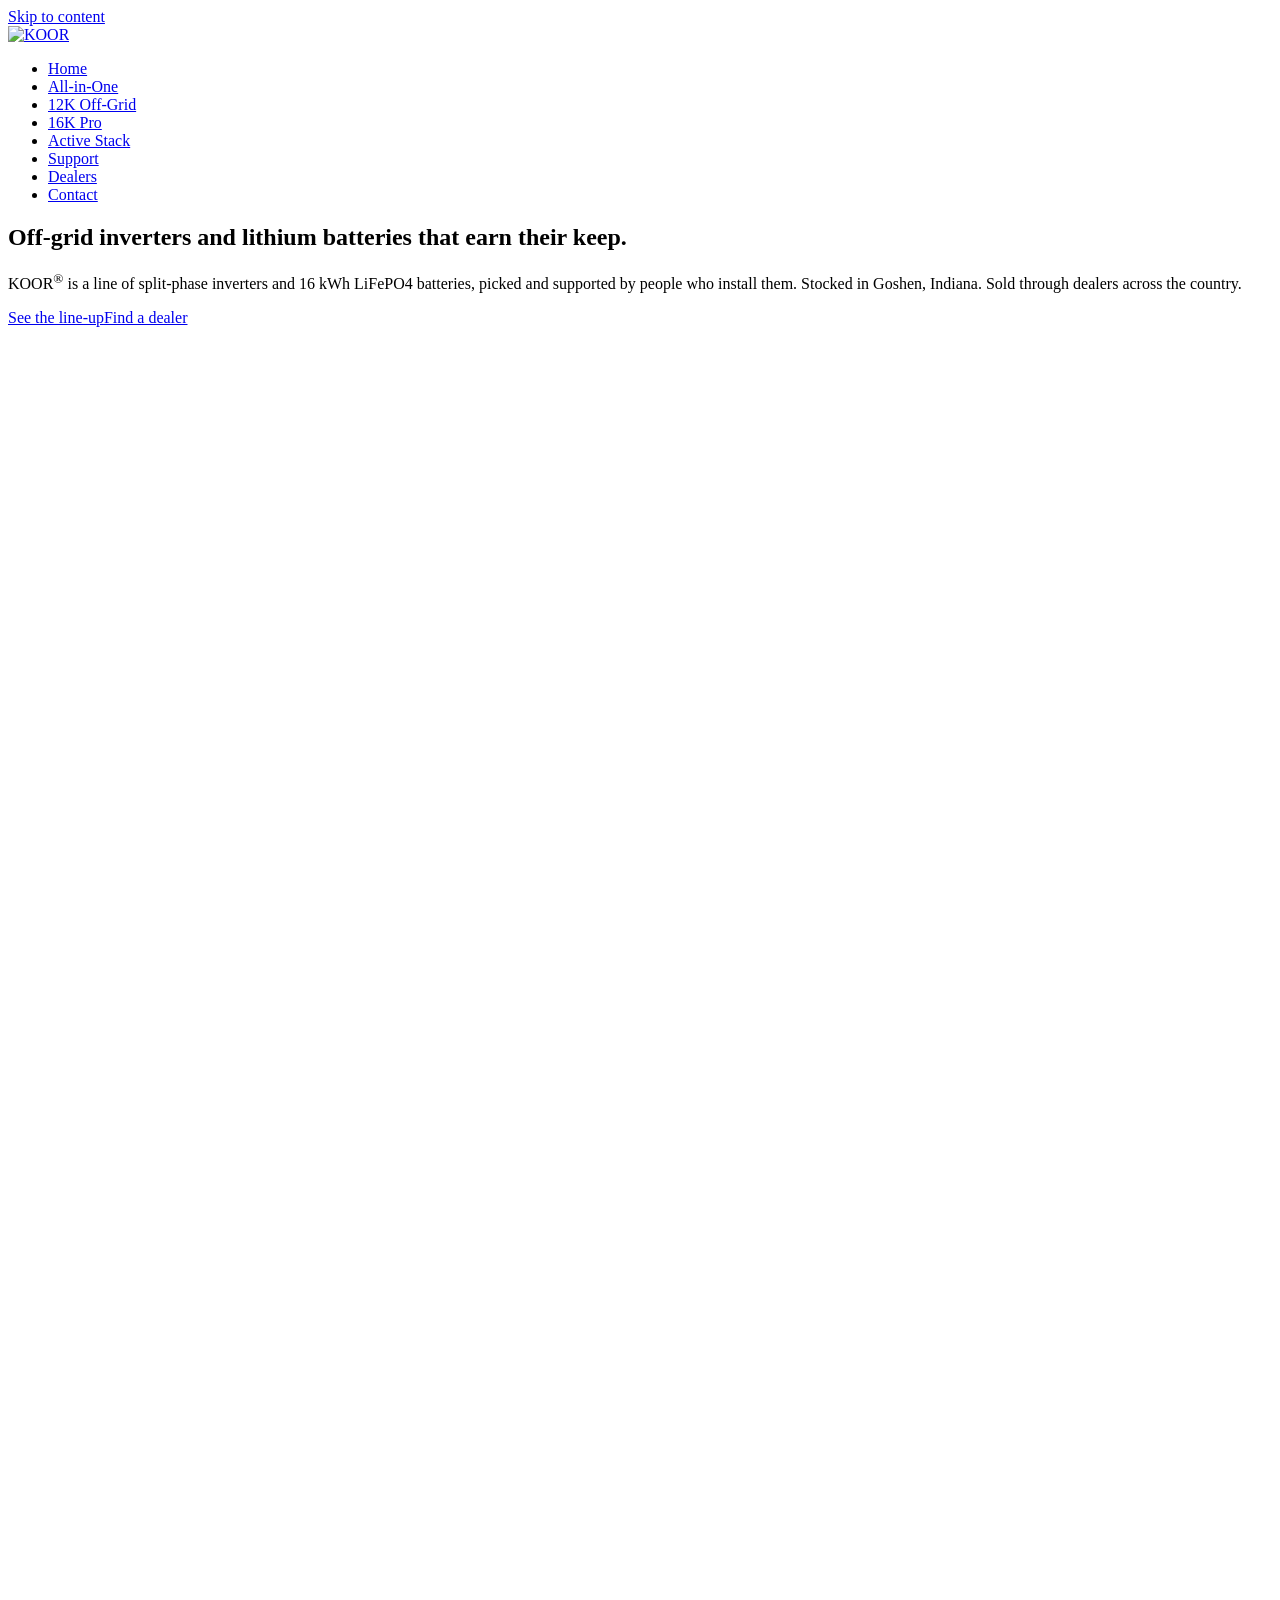
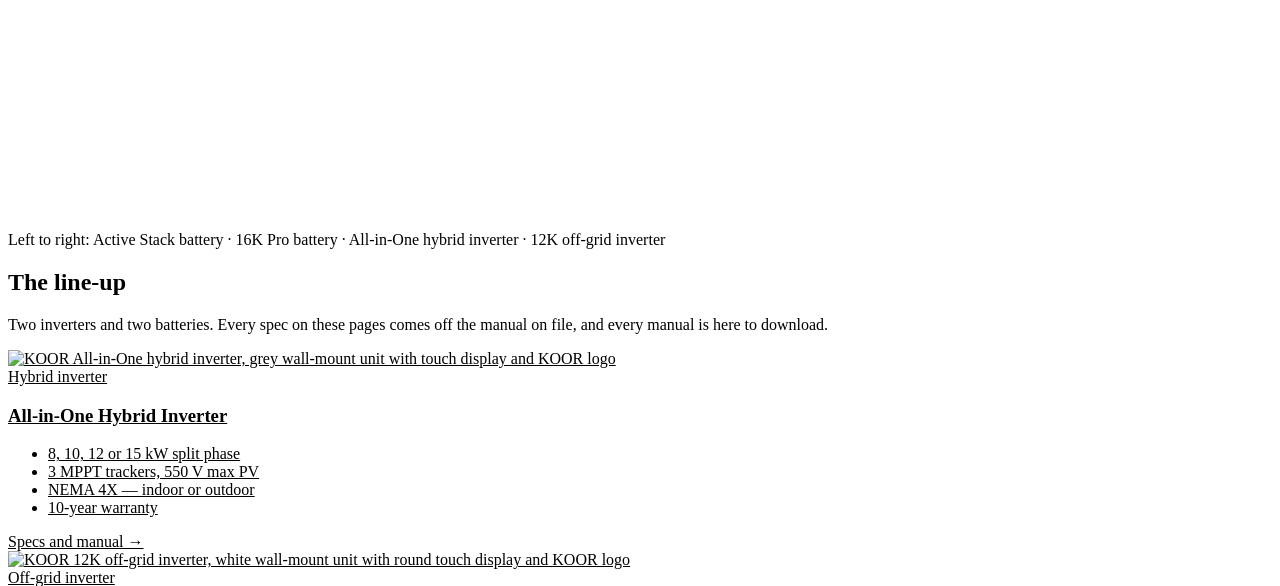
==== index.html @ d7105cf9 "Site pages, sitemap, robots, llms.txt, CNAME" ====
<!DOCTYPE html>
<html lang="en">
<head>
<meta charset="utf-8">
<meta name="viewport" content="width=device-width,initial-scale=1">
<title>KOOR Power Systems — Off-Grid Inverters and Lithium Batteries | Goshen, Indiana</title>
<meta name="description" content="KOOR off-grid and hybrid inverters and 16 kWh LiFePO4 batteries, stocked in Goshen, Indiana and sold through dealers nationwide. Specs, manuals and support from Fantastech Energy Solution LLC.">
<link rel="canonical" href="https://koorusa.com/">
<meta property="og:title" content="KOOR Power Systems — Off-Grid Inverters and Lithium Batteries | Goshen, Indiana">
<meta property="og:description" content="KOOR off-grid and hybrid inverters and 16 kWh LiFePO4 batteries, stocked in Goshen, Indiana and sold through dealers nationwide. Specs, manuals and support from Fantastech Energy Solution LLC.">
<meta property="og:type" content="website">
<meta property="og:url" content="https://koorusa.com/">
<meta property="og:image" content="https://koorusa.com/assets/img/koor-family-1400.png">
<meta name="twitter:card" content="summary_large_image">
<link rel="icon" href="favicon.ico" sizes="32x32">
<link rel="icon" href="assets/img/icon-512.png" type="image/png">
<link rel="apple-touch-icon" href="assets/img/icon-180.png">
<link rel="stylesheet" href="assets/css/site.css">
<script type="application/ld+json">[{"@context": "https://schema.org", "@type": "Organization", "name": "Fantastech Energy Solution LLC", "url": "https://koorusa.com/", "logo": "https://koorusa.com/assets/img/koor-logo-720.png", "telephone": "+15742181973", "email": "derek@fantastech.org", "address": {"@type": "PostalAddress", "streetAddress": "3645 S 1200 W", "addressLocality": "Goshen", "addressRegion": "IN", "postalCode": "46528", "addressCountry": "US"}, "brand": {"@type": "Brand", "name": "KOOR", "logo": "https://koorusa.com/assets/img/koor-logo-720.png"}, "sameAs": ["https://fantastechenergysolutions.com/"]}, {"@context": "https://schema.org", "@type": "WebSite", "name": "KOOR Power Systems", "url": "https://koorusa.com/"}]</script>
</head>
<body>
<a class="skip" href="#main">Skip to content</a>
<header class="top"><div class="wrap">
<a class="logo" href="index.html" aria-label="KOOR Power Systems home"><img src="assets/img/koor-lockup-450.png" srcset="assets/img/koor-lockup-450.png 1x, assets/img/koor-lockup-900.png 2x" alt="KOOR" width="152" height="36"></a>
<nav class="main" aria-label="Main"><ul><li><a href="index.html" aria-current="page">Home</a></li><li><a href="all-in-one.html">All-in-One</a></li><li><a href="12k-off-grid.html">12K Off-Grid</a></li><li><a href="16k-pro.html">16K Pro</a></li><li><a href="active-stack.html">Active Stack</a></li><li><a href="support.html">Support</a></li><li><a href="dealers.html">Dealers</a></li><li><a class="cta" href="contact.html">Contact</a></li></ul></nav>
</div></header>
<main id="main">
<section class="hero"><div class="wrap">
<div>
<h1>Off-grid inverters and lithium batteries that earn their keep.</h1>
<p class="lead">KOOR<sup>&reg;</sup> is a line of split-phase inverters and 16 kWh LiFePO4 batteries, picked and supported by people who install them. Stocked in Goshen, Indiana. Sold through dealers across the country.</p>
<div class="btns"><a class="btn" href="#products">See the line-up</a><a class="btn ghost" href="dealers.html">Find a dealer</a></div>
</div>
<div class="family"><img src="assets/img/koor-family-1400.webp" srcset="assets/img/koor-family-900.webp 900w, assets/img/koor-family-1400.webp 1400w, assets/img/koor-family-2400.webp 2400w, assets/img/koor-family-3600.webp 3600w" sizes="(max-width: 1180px) 100vw, 1140px" alt="The KOOR product family: Active Stack battery, 16K Pro battery, All-in-One hybrid inverter and 12K off-grid inverter" width="3600" height="1500" fetchpriority="high"></div>
<div class="caption">Left to right: Active Stack battery &middot; 16K Pro battery &middot; All-in-One hybrid inverter &middot; 12K off-grid inverter</div>
</div></section>
<section id="products"><div class="wrap">
<h2>The line-up</h2>
<p class="sub">Two inverters and two batteries. Every spec on these pages comes off the manual on file, and every manual is here to download.</p>
<div class="grid p4"><a class="card" href="all-in-one.html" style="color:inherit">
<div class="pic"><img src="assets/img/koor-all-in-one-480.webp" srcset="assets/img/koor-all-in-one-480.webp 1x, assets/img/koor-all-in-one-960.webp 2x" alt="KOOR All-in-One hybrid inverter, grey wall-mount unit with touch display and KOOR logo" loading="lazy"></div>
<div class="body"><span class="kind">Hybrid inverter</span><h3>All-in-One Hybrid Inverter</h3><ul><li>8, 10, 12 or 15 kW split phase</li><li>3 MPPT trackers, 550 V max PV</li><li>NEMA 4X — indoor or outdoor</li><li>10-year warranty</li></ul><span class="more">Specs and manual &rarr;</span></div></a>
<a class="card" href="12k-off-grid.html" style="color:inherit">
<div class="pic"><img src="assets/img/koor-12k-off-grid-480.webp" srcset="assets/img/koor-12k-off-grid-480.webp 1x, assets/img/koor-12k-off-grid-960.webp 2x" alt="KOOR 12K off-grid inverter, white wall-mount unit with round touch display and KOOR logo" loading="lazy"></div>
<div class="body"><span class="kind">Off-grid inverter</span><h3>12K Off-Grid Inverter</h3><ul><li>12 kW split phase, 18 kVA surge</li><li>2 MPPT, 500 V max PV</li><li>Starts a 6 HP motor</li><li>Parallel to 6 units — 72 kW</li></ul><span class="more">Specs and manual &rarr;</span></div></a>
<a class="card" href="16k-pro.html" style="color:inherit">
<div class="pic"><img src="assets/img/koor-16k-pro-480.webp" srcset="assets/img/koor-16k-pro-480.webp 1x, assets/img/koor-16k-pro-960.webp 2x" alt="KOOR 16K Pro lithium battery cabinet, white floor-standing unit on casters with KOOR logo" loading="lazy"></div>
<div class="body"><span class="kind">LiFePO4 battery</span><h3>16K Pro Battery</h3><ul><li>51.2 V · 314 Ah · 16 kWh</li><li>200 A charge and discharge</li><li>Heater pads and active balancing</li><li>10-year warranty</li></ul><span class="more">Specs and manual &rarr;</span></div></a>
<a class="card" href="active-stack.html" style="color:inherit">
<div class="pic"><img src="assets/img/koor-active-stack-480.webp" srcset="assets/img/koor-active-stack-480.webp 1x, assets/img/koor-active-stack-960.webp 2x" alt="KOOR Active Stack stackable lithium battery tower with black lid and base and white battery sections" loading="lazy"></div>
<div class="body"><span class="kind">Stackable LiFePO4 battery</span><h3>Active Stack Battery</h3><ul><li>51.2 V · 314 Ah · 16 kWh per tower</li><li>Stacks up to 15 towers</li><li>Active balancing, auto precharge</li><li>10-year warranty</li></ul><span class="more">Specs and manual &rarr;</span></div></a>
</div>
</div></section>
<section class="band"><div class="wrap">
<h2>Why KOOR</h2>
<p class="sub">We install this equipment on dairies, shops and homes around northern Indiana. What we sell is what we would put in our own barn.</p>
<div class="tiles">
<div class="tile"><b>Split phase, done right</b><p>120/240 V out of every inverter, from 8 to 15 kW, with real surge for well pumps and compressors.</p></div>
<div class="tile"><b>Grade-A lithium</b><p>16 kWh packs with active balancing and heater pads, in a cabinet on casters or a stack you carry in by the section.</p></div>
<div class="tile"><b>10-year warranty</b><p>Ten years on the All-in-One and both batteries, five on the 12K off-grid, backed by Fantastech in Goshen, Indiana.</p></div>
<div class="tile"><b>Support from installers</b><p>Plug-by-plug wiring guides, quick-starts and a phone number that reaches someone who has hung one of these.</p></div>
</div>
</div></section>
<section class="cta-band"><div class="wrap">
<h2>Sell KOOR, or buy it from someone near you</h2>
<p>KOOR ships from Goshen, Indiana to dealers and installers nationwide. Dealers get pricing, spec sheets, wiring guides and tech support. If you are a homeowner or farm, call and we will point you to the dealer nearest you.</p>
<div class="btns"><a class="btn" href="dealers.html">Dealer program</a><a class="plain" href="tel:+15742181973" style="padding:12px 0">Call 574-218-1973</a></div>
</div></section>
</main>
<footer><div class="wrap">
<div class="cols">
<div><b>KOOR<sup>&reg;</sup> Power Systems</b><br>Off-grid inverters and lithium batteries, sold and supported by Fantastech Energy Solution LLC.<br><br><b>Fantastech Energy Solution LLC</b><br>3645 S 1200 W, Goshen, IN 46528<br><a href="tel:+15742181973">574-218-1973</a> &middot; <a href="mailto:derek@fantastech.org">derek@fantastech.org</a></div>
<div><b>Products</b><ul><li><a href="all-in-one.html">All-in-One Hybrid Inverter</a></li><li><a href="12k-off-grid.html">12K Off-Grid Inverter</a></li><li><a href="16k-pro.html">16K Pro Battery</a></li><li><a href="active-stack.html">Active Stack Battery</a></li></ul></div>
<div><b>Company</b><ul><li><a href="support.html">Manuals &amp; support</a></li><li><a href="support.html#warranty">Warranty</a></li><li><a href="dealers.html">Dealers</a></li><li><a href="contact.html">Contact</a></li><li><a href="https://fantastechenergysolutions.com/" rel="noopener">Fantastech Energy Solutions</a></li></ul></div>
</div>
<div class="legal">KOOR<sup>&reg;</sup> is a registered trademark of Fantastech Energy Solution LLC (U.S. Reg. No. 7,504,080). Specifications may change without notice. &copy; 2026 Fantastech Energy Solution LLC. Goshen, Indiana.</div>
</div></footer>
</body></html>
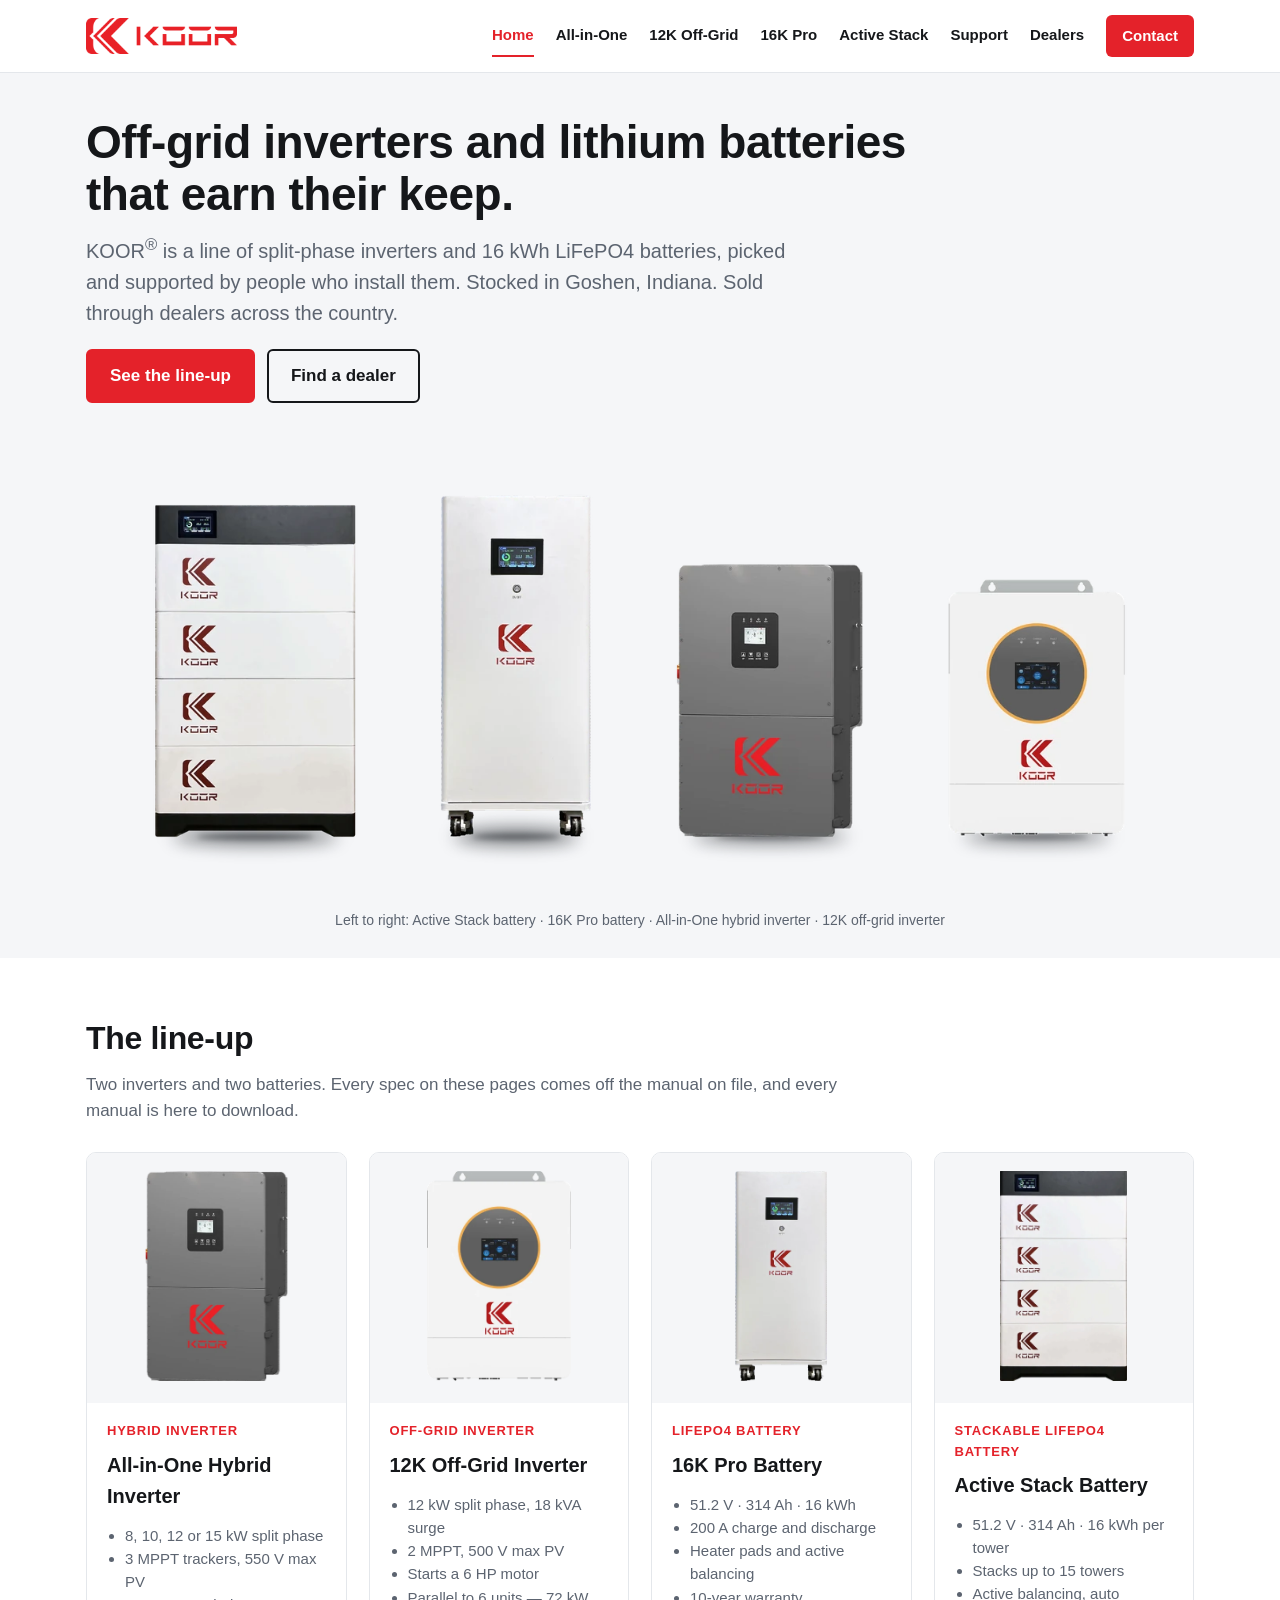
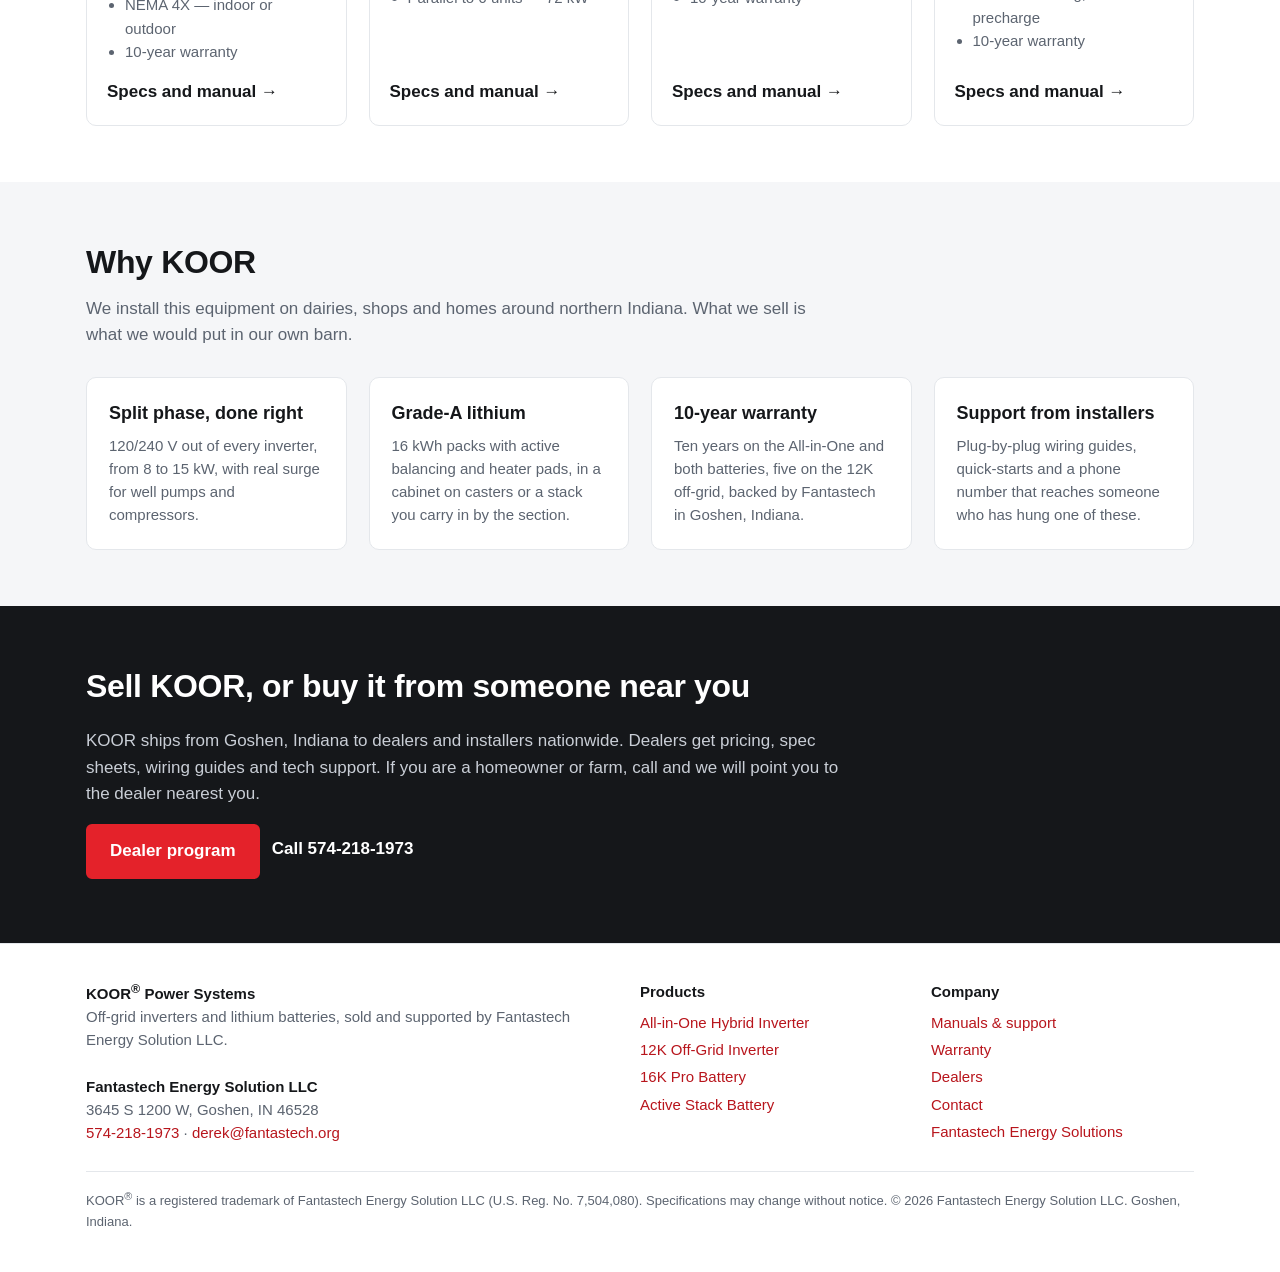
==== commit 8317124c: "Point KOOR site at fantastechenergy.com (was the old AMP site) and add Facebook to sameAs Co-Authore" ====
--- a/index.html
+++ b/index.html
@@ -16,7 +16,7 @@
 <link rel="icon" href="assets/img/icon-512.png" type="image/png">
 <link rel="apple-touch-icon" href="assets/img/icon-180.png">
 <link rel="stylesheet" href="assets/css/site.css">
-<script type="application/ld+json">[{"@context": "https://schema.org", "@type": "Organization", "name": "Fantastech Energy Solution LLC", "url": "https://koorusa.com/", "logo": "https://koorusa.com/assets/img/koor-logo-720.png", "telephone": "+15742181973", "email": "derek@fantastech.org", "address": {"@type": "PostalAddress", "streetAddress": "3645 S 1200 W", "addressLocality": "Goshen", "addressRegion": "IN", "postalCode": "46528", "addressCountry": "US"}, "brand": {"@type": "Brand", "name": "KOOR", "logo": "https://koorusa.com/assets/img/koor-logo-720.png"}, "sameAs": ["https://fantastechenergysolutions.com/"]}, {"@context": "https://schema.org", "@type": "WebSite", "name": "KOOR Power Systems", "url": "https://koorusa.com/"}]</script>
+<script type="application/ld+json">[{"@context": "https://schema.org", "@type": "Organization", "name": "Fantastech Energy Solution LLC", "url": "https://koorusa.com/", "logo": "https://koorusa.com/assets/img/koor-logo-720.png", "telephone": "+15742181973", "email": "derek@fantastech.org", "address": {"@type": "PostalAddress", "streetAddress": "3645 S 1200 W", "addressLocality": "Goshen", "addressRegion": "IN", "postalCode": "46528", "addressCountry": "US"}, "brand": {"@type": "Brand", "name": "KOOR", "logo": "https://koorusa.com/assets/img/koor-logo-720.png"}, "sameAs": ["https://fantastechenergy.com/", "https://www.facebook.com/FantastechEnergySolutionsLLC"]}, {"@context": "https://schema.org", "@type": "WebSite", "name": "KOOR Power Systems", "url": "https://koorusa.com/"}]</script>
 </head>
 <body>
 <a class="skip" href="#main">Skip to content</a>
@@ -71,7 +71,7 @@
 <div class="cols">
 <div><b>KOOR<sup>&reg;</sup> Power Systems</b><br>Off-grid inverters and lithium batteries, sold and supported by Fantastech Energy Solution LLC.<br><br><b>Fantastech Energy Solution LLC</b><br>3645 S 1200 W, Goshen, IN 46528<br><a href="tel:+15742181973">574-218-1973</a> &middot; <a href="mailto:derek@fantastech.org">derek@fantastech.org</a></div>
 <div><b>Products</b><ul><li><a href="all-in-one.html">All-in-One Hybrid Inverter</a></li><li><a href="12k-off-grid.html">12K Off-Grid Inverter</a></li><li><a href="16k-pro.html">16K Pro Battery</a></li><li><a href="active-stack.html">Active Stack Battery</a></li></ul></div>
-<div><b>Company</b><ul><li><a href="support.html">Manuals &amp; support</a></li><li><a href="support.html#warranty">Warranty</a></li><li><a href="dealers.html">Dealers</a></li><li><a href="contact.html">Contact</a></li><li><a href="https://fantastechenergysolutions.com/" rel="noopener">Fantastech Energy Solutions</a></li></ul></div>
+<div><b>Company</b><ul><li><a href="support.html">Manuals &amp; support</a></li><li><a href="support.html#warranty">Warranty</a></li><li><a href="dealers.html">Dealers</a></li><li><a href="contact.html">Contact</a></li><li><a href="https://fantastechenergy.com/" rel="noopener">Fantastech Energy Solutions</a></li></ul></div>
 </div>
 <div class="legal">KOOR<sup>&reg;</sup> is a registered trademark of Fantastech Energy Solution LLC (U.S. Reg. No. 7,504,080). Specifications may change without notice. &copy; 2026 Fantastech Energy Solution LLC. Goshen, Indiana.</div>
 </div></footer>
--- a/assets/css/site.css
+++ b/assets/css/site.css
@@ -0,0 +1,111 @@
+
+:root{--brand:#E4222A;--brand-dark:#B8151C;--ink:#15171A;--muted:#5C6470;--line:#E4E7EB;--band:#F5F6F8;--bg:#fff;--max:1140px}
+*{box-sizing:border-box}
+html{scroll-behavior:smooth}
+body{margin:0;font-family:Inter,"Segoe UI",Roboto,Helvetica,Arial,sans-serif;color:var(--ink);background:var(--bg);line-height:1.55;font-size:17px;-webkit-font-smoothing:antialiased}
+img{max-width:100%;height:auto;display:block}
+a{color:var(--brand-dark);text-decoration:none}
+a:hover{text-decoration:underline}
+.wrap{max-width:var(--max);margin:0 auto;padding:0 16px}
+.skip{position:absolute;left:-999px}.skip:focus{left:16px;top:8px;background:#fff;padding:8px;z-index:99}
+header.top{border-bottom:1px solid var(--line);background:#fff}
+header.top .wrap{display:flex;align-items:center;justify-content:space-between;gap:20px;min-height:72px;flex-wrap:wrap}
+.logo img{height:36px;width:auto}
+nav.main ul{list-style:none;margin:0;padding:0;display:flex;gap:6px 22px;flex-wrap:wrap}
+nav.main a{color:var(--ink);font-weight:600;font-size:15px;padding:8px 0;display:inline-block}
+nav.main a:hover,nav.main a[aria-current]{color:var(--brand);text-decoration:none;border-bottom:2px solid var(--brand)}
+nav.main a.cta{background:var(--brand);color:#fff;padding:9px 16px;border-radius:6px;border:0}
+nav.main a.cta:hover{background:var(--brand-dark)}
+.hero{background:var(--band);padding:44px 0 0}
+.hero .wrap{display:grid;grid-template-columns:1fr;gap:12px}
+.hero h1{font-size:clamp(30px,4.2vw,46px);line-height:1.12;margin:0 0 12px;letter-spacing:-.01em;max-width:820px}
+.hero p.lead{font-size:clamp(17px,1.6vw,20px);color:var(--muted);max-width:720px;margin:0 0 20px}
+.btns{display:flex;gap:12px;flex-wrap:wrap;margin-bottom:8px}
+.btn{display:inline-block;background:var(--brand);color:#fff;font-weight:700;padding:12px 22px;border-radius:6px;border:2px solid var(--brand)}
+.btn:hover{background:var(--brand-dark);border-color:var(--brand-dark);text-decoration:none}
+.btn.ghost{background:transparent;color:var(--ink);border-color:var(--ink)}
+.btn.ghost:hover{background:var(--ink);color:#fff}
+.hero .family{margin:8px auto 0;max-width:1140px}
+.hero .family img{width:100%}
+.hero .caption{text-align:center;color:var(--muted);font-size:14px;padding:6px 0 26px}
+section{padding:56px 0}
+section.band{background:var(--band)}
+h2{font-size:clamp(24px,3vw,32px);margin:0 0 8px;letter-spacing:-.01em}
+.sub{color:var(--muted);margin:0 0 28px;max-width:760px}
+.grid{display:grid;gap:22px}
+.grid.p4{grid-template-columns:repeat(4,1fr)}
+.grid.p2{grid-template-columns:repeat(2,1fr)}
+.grid.p3{grid-template-columns:repeat(3,1fr)}
+@media(max-width:980px){.grid.p4{grid-template-columns:repeat(2,1fr)}.grid.p3{grid-template-columns:1fr}}
+@media(max-width:600px){.grid.p4,.grid.p2{grid-template-columns:1fr}}
+.card{border:1px solid var(--line);border-radius:10px;background:#fff;overflow:hidden;display:flex;flex-direction:column}
+.card .pic{background:var(--band);padding:22px;display:flex;align-items:flex-end;justify-content:center;height:250px}
+.card .pic img{max-height:210px;width:auto}
+.card .body{padding:18px 20px 20px;display:flex;flex-direction:column;gap:8px;flex:1}
+.card h3{margin:0;font-size:20px}
+.card .kind{color:var(--brand);font-weight:700;font-size:13px;letter-spacing:.06em;text-transform:uppercase}
+.card ul{margin:4px 0 8px;padding-left:18px;color:var(--muted);font-size:15px}
+.card .more{margin-top:auto;font-weight:700}
+.tiles{display:grid;grid-template-columns:repeat(4,1fr);gap:22px}
+@media(max-width:980px){.tiles{grid-template-columns:repeat(2,1fr)}}
+@media(max-width:600px){.tiles{grid-template-columns:1fr}}
+.tile{background:#fff;border:1px solid var(--line);border-radius:10px;padding:22px}
+.tile b{display:block;font-size:18px;margin-bottom:6px}
+.tile p{margin:0;color:var(--muted);font-size:15px}
+.cta-band{background:var(--ink);color:#fff}
+.cta-band h2{color:#fff}
+.cta-band p{color:#c9ced6;max-width:760px}
+.cta-band .btn{background:var(--brand);border-color:var(--brand)}
+.cta-band a.plain{color:#fff;font-weight:700}
+footer{border-top:1px solid var(--line);padding:36px 0 40px;color:var(--muted);font-size:15px}
+footer .cols{display:grid;grid-template-columns:2fr 1fr 1fr;gap:28px}
+@media(max-width:800px){footer .cols{grid-template-columns:1fr}}
+footer b{color:var(--ink)}
+footer ul{list-style:none;padding:0;margin:8px 0 0}
+footer li{margin:4px 0}
+footer .legal{margin-top:24px;font-size:13px;border-top:1px solid var(--line);padding-top:16px}
+.crumbs{font-size:14px;color:var(--muted);padding:18px 0 0}
+.crumbs a{color:var(--muted)}
+.prod-top{display:grid;grid-template-columns:5fr 6fr;gap:40px;align-items:start;padding:28px 0 18px}
+@media(max-width:860px){.prod-top{grid-template-columns:1fr}}
+.prod-top .pic{background:var(--band);border-radius:12px;padding:28px;display:flex;justify-content:center;align-items:center;min-height:420px}
+.prod-top .pic img{max-height:520px;width:auto}
+.prod-top h1{font-size:clamp(28px,3.6vw,40px);margin:0 0 6px;line-height:1.12}
+.prod-top .model{color:var(--muted);font-weight:600;margin:0 0 14px}
+.prod-top p.lead{font-size:18px;margin:0 0 18px}
+.facts{list-style:none;padding:0;margin:0 0 22px;display:grid;grid-template-columns:1fr 1fr;gap:10px 18px}
+@media(max-width:520px){.facts{grid-template-columns:1fr}}
+.facts li{border-left:3px solid var(--brand);padding:2px 0 2px 12px}
+.facts b{display:block;font-size:17px}
+.facts span{color:var(--muted);font-size:14px}
+.prose{max-width:820px}
+.prose p{margin:0 0 14px}
+table.spec{width:100%;border-collapse:collapse;font-size:15.5px;margin:0 0 26px}
+table.spec th,table.spec td{border:1px solid var(--line);padding:9px 12px;text-align:left;vertical-align:top}
+table.spec th{background:var(--band)}
+table.spec th.group{background:var(--ink);color:#fff;font-size:14px;letter-spacing:.05em;text-transform:uppercase}
+table.spec td:first-child{font-weight:600;width:38%}
+.note{border-left:4px solid var(--brand);background:var(--band);padding:12px 16px;margin:18px 0;border-radius:0 8px 8px 0}
+details{border:1px solid var(--line);border-radius:8px;padding:0 18px;margin:0 0 10px;background:#fff}
+details summary{cursor:pointer;font-weight:700;padding:14px 0;list-style:none;position:relative;padding-right:28px}
+details summary::after{content:"+";position:absolute;right:0;top:10px;font-size:22px;color:var(--brand)}
+details[open] summary::after{content:"–"}
+details p{margin:0 0 14px;color:#2b3036}
+.dl{display:grid;grid-template-columns:repeat(2,1fr);gap:14px}
+@media(max-width:700px){.dl{grid-template-columns:1fr}}
+.dl a{display:block;border:1px solid var(--line);border-radius:8px;padding:14px 16px;color:var(--ink)}
+.dl a:hover{border-color:var(--brand);text-decoration:none}
+.dl b{display:block}.dl span{color:var(--muted);font-size:14px}
+.two{display:grid;grid-template-columns:1fr 1fr;gap:36px}
+@media(max-width:800px){.two{grid-template-columns:1fr}}
+.contact-box{background:var(--band);border-radius:12px;padding:26px}
+.contact-box p{margin:0 0 10px}
+.contact-box .big{font-size:26px;font-weight:800}
+.checks{list-style:none;padding:0;margin:0}
+.checks li{padding:6px 0 6px 30px;position:relative}
+.checks li::before{content:"";position:absolute;left:0;top:12px;width:16px;height:16px;border-radius:50%;background:var(--brand)}
+.checks li::after{content:"";position:absolute;left:5px;top:16px;width:6px;height:3px;border-left:2px solid #fff;border-bottom:2px solid #fff;transform:rotate(-45deg)}
+.small{font-size:14px;color:var(--muted)}
+.gallery{display:grid;grid-template-columns:repeat(3,1fr);gap:14px}
+@media(max-width:700px){.gallery{grid-template-columns:1fr}}
+.gallery img{border-radius:8px;border:1px solid var(--line)}
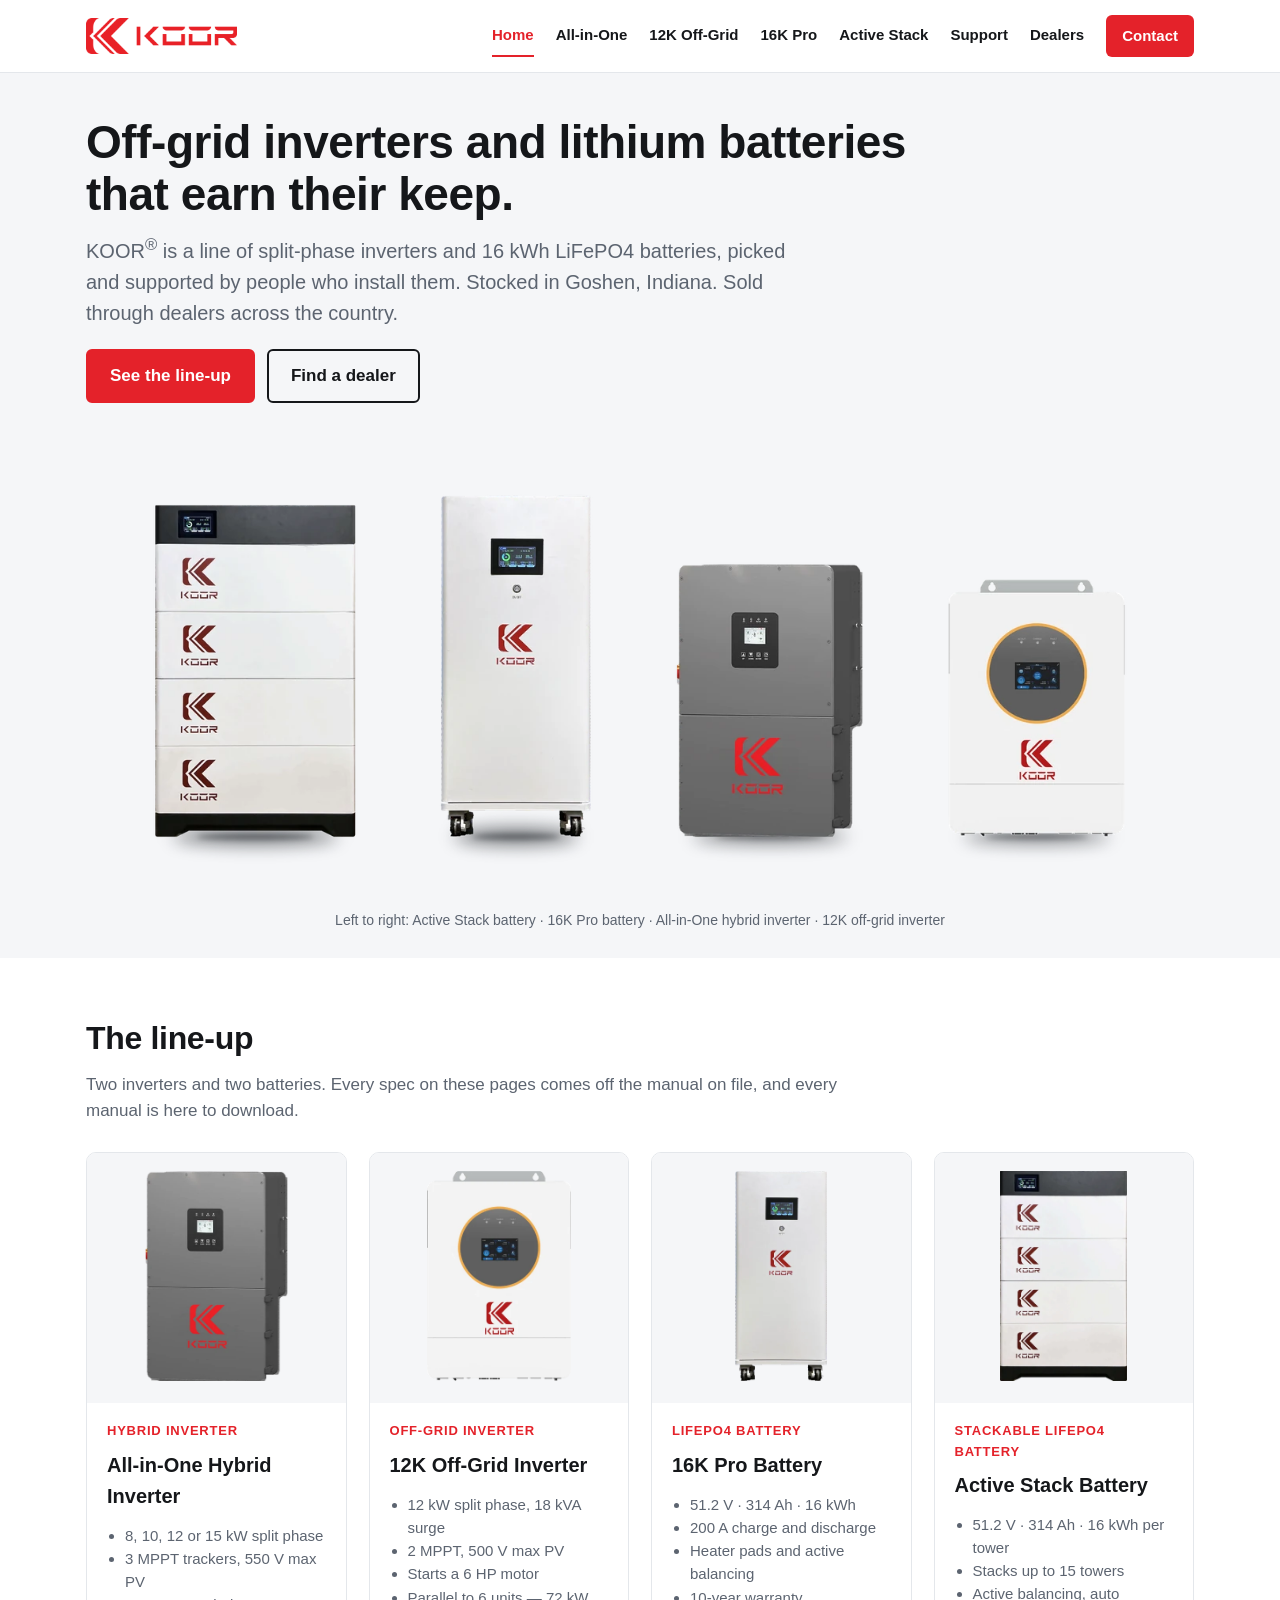
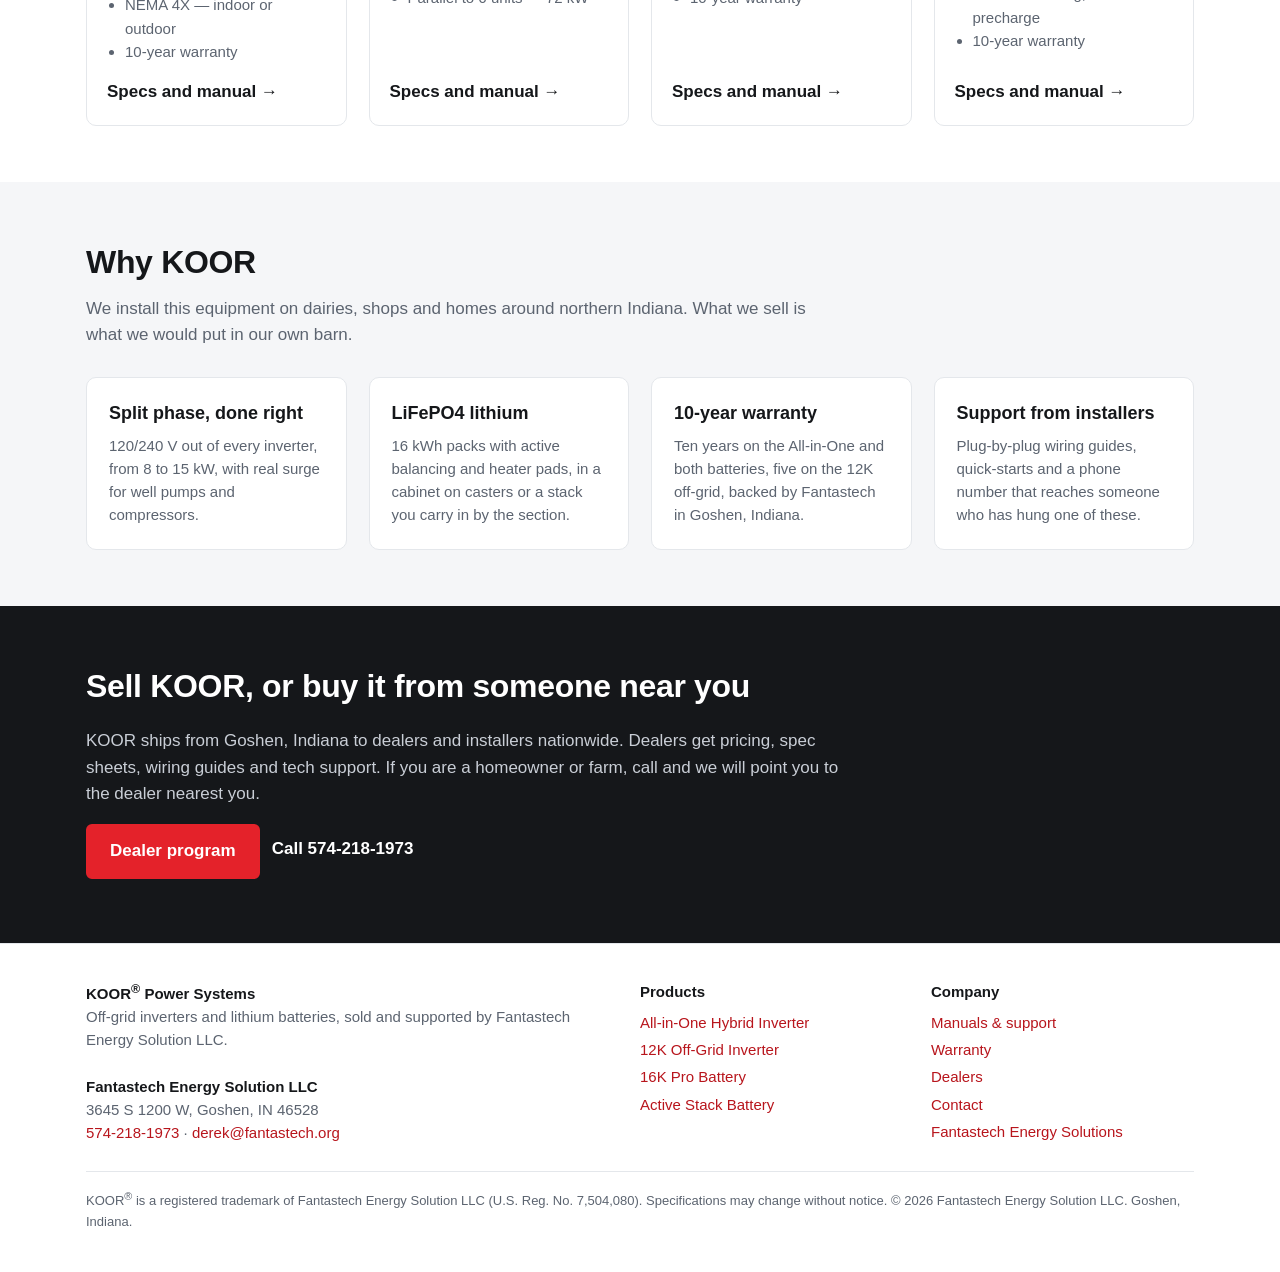
==== commit 47a2ddaf: "Off-grid manuals to REV2 (quick start + 5-year warranty page bound in). Active Stack spec sheet swap" ====
--- a/index.html
+++ b/index.html
@@ -56,7 +56,7 @@
 <p class="sub">We install this equipment on dairies, shops and homes around northern Indiana. What we sell is what we would put in our own barn.</p>
 <div class="tiles">
 <div class="tile"><b>Split phase, done right</b><p>120/240 V out of every inverter, from 8 to 15 kW, with real surge for well pumps and compressors.</p></div>
-<div class="tile"><b>Grade-A lithium</b><p>16 kWh packs with active balancing and heater pads, in a cabinet on casters or a stack you carry in by the section.</p></div>
+<div class="tile"><b>LiFePO4 lithium</b><p>16 kWh packs with active balancing and heater pads, in a cabinet on casters or a stack you carry in by the section.</p></div>
 <div class="tile"><b>10-year warranty</b><p>Ten years on the All-in-One and both batteries, five on the 12K off-grid, backed by Fantastech in Goshen, Indiana.</p></div>
 <div class="tile"><b>Support from installers</b><p>Plug-by-plug wiring guides, quick-starts and a phone number that reaches someone who has hung one of these.</p></div>
 </div>
